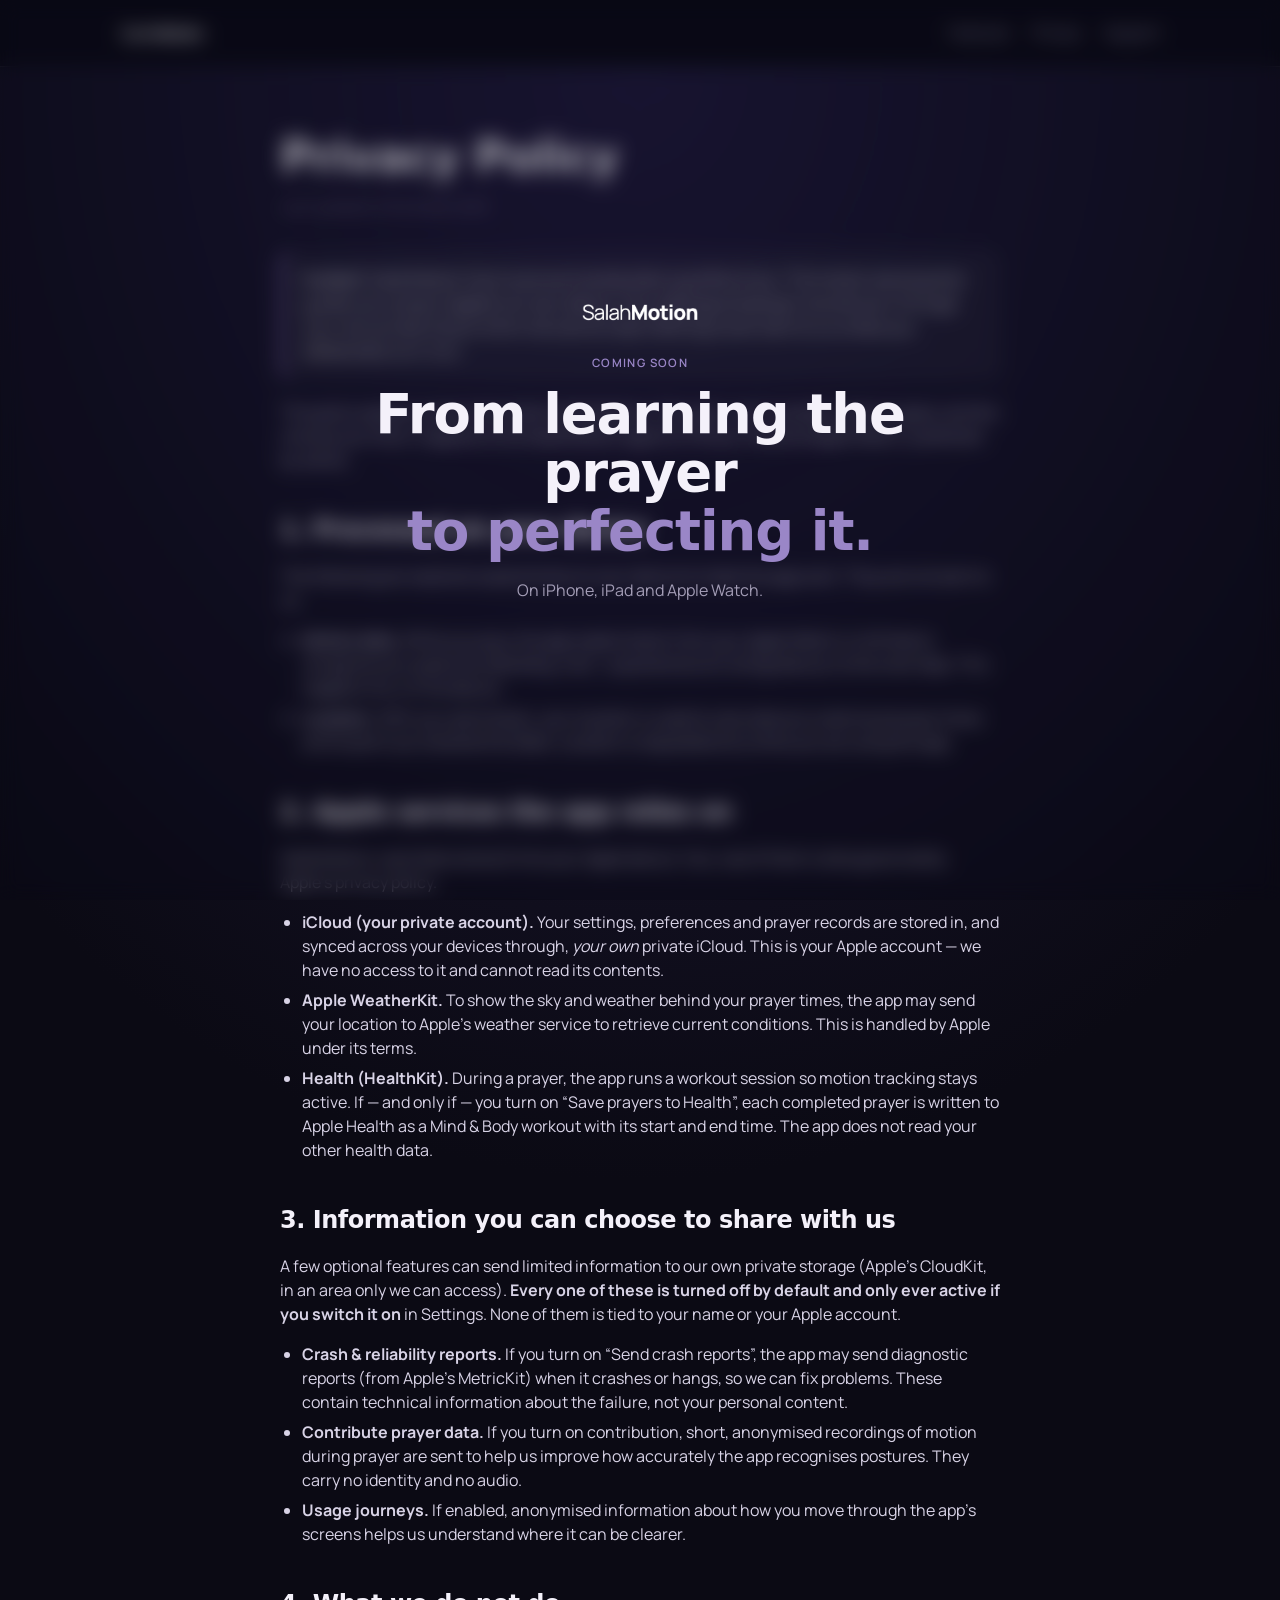
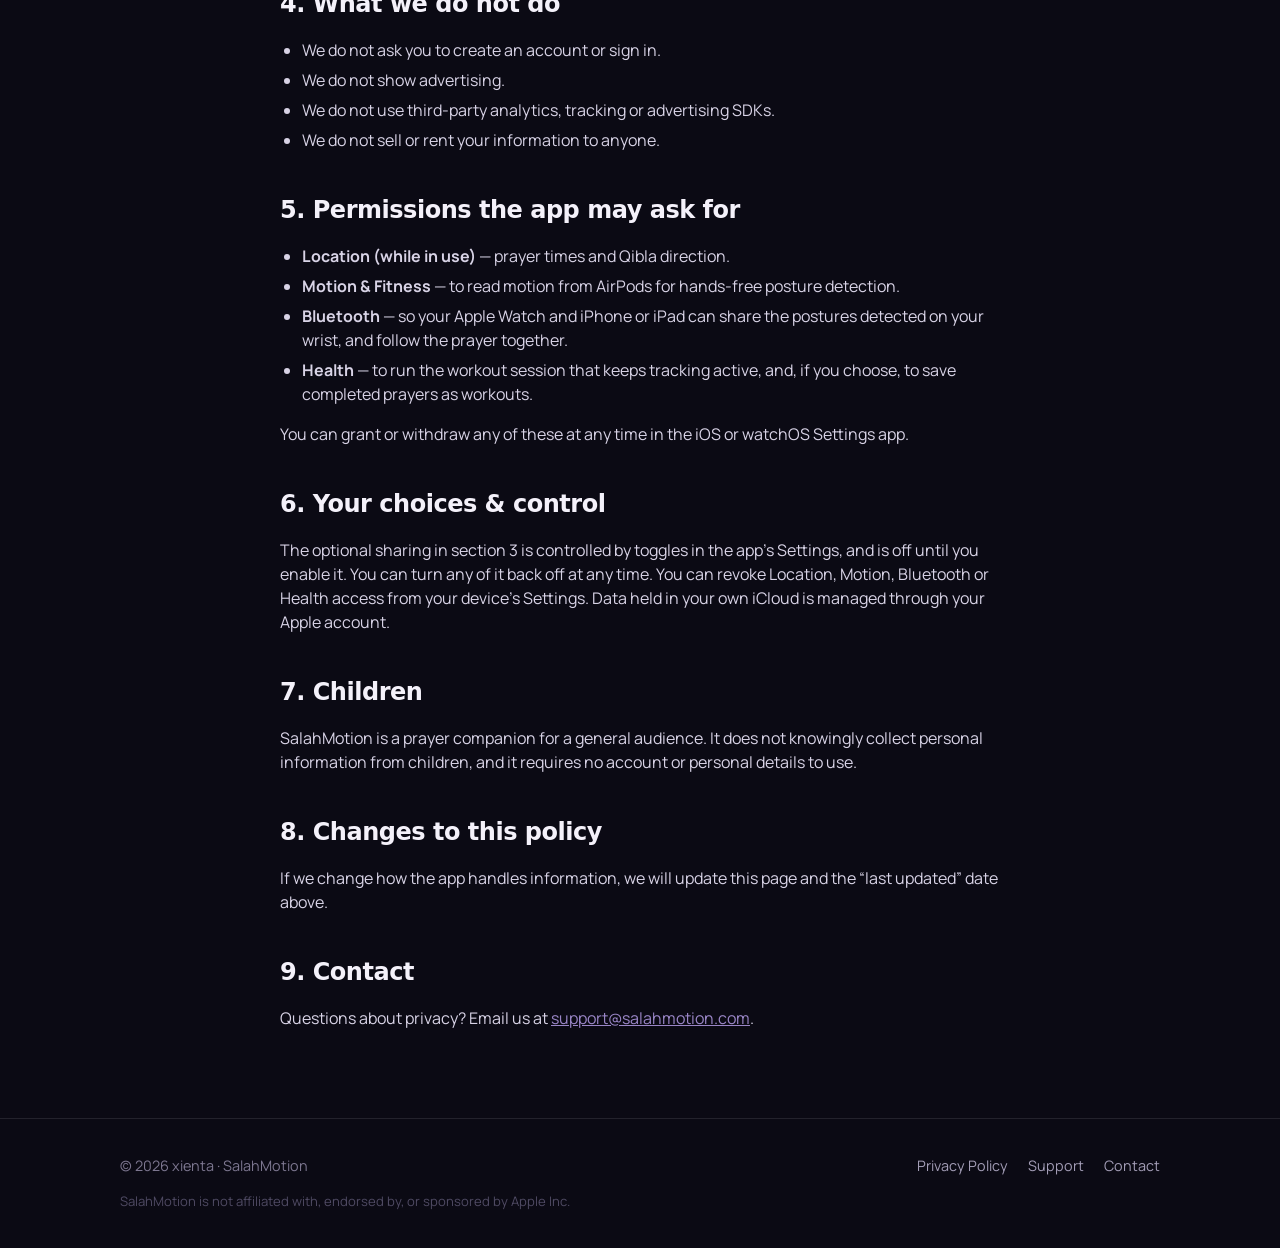
==== privacy.html @ 381fc948 "Publish the pre-launch SalahMotion site behind a blur Static site for salahmotion.com via GitHub Pag" ====
<!doctype html>
<html lang="en">
<head>
  <meta charset="utf-8" />
  <meta name="viewport" content="width=device-width, initial-scale=1" />
  <title>Privacy Policy — SalahMotion</title>
  <meta name="description" content="How SalahMotion handles your data: processed on your device, no account, no trackers, and nothing shared with us unless you opt in." />
  <meta name="theme-color" content="#0b0a14" />
  <link rel="icon" href="/assets/img/app-icon.png" />
  <link rel="apple-touch-icon" href="/assets/img/app-icon.png" />
  <link rel="preconnect" href="https://fonts.googleapis.com" />
  <link rel="preconnect" href="https://fonts.gstatic.com" crossorigin />
  <link href="https://fonts.googleapis.com/css2?family=Amiri&family=Cormorant+Garamond:wght@500;600&family=Manrope:wght@400;500;600;700;800&display=swap" rel="stylesheet" />
  <link rel="stylesheet" href="/assets/styles.css?v=6" />
</head>
<body>
  <!-- PRE-LAUNCH: delete this block (here, index.html, support.html) to unveil the site. -->
  <div class="prelaunch" role="dialog" aria-label="SalahMotion is coming soon">
    <div class="prelaunch-card">
      <img src="/assets/img/wordmark.png" alt="SalahMotion" class="prelaunch-mark" />
      <p class="eyebrow">Coming soon</p>
      <h1>From learning the prayer<br><span class="violet">to perfecting it.</span></h1>
      <p>On iPhone, iPad and Apple Watch.</p>
    </div>
  </div>
  <!-- DRAFT: privacy copy generated from the app's actual data behaviour; pending owner review before launch. -->
  <header class="site-header">
    <div class="wrap">
      <a class="brand" href="/" aria-label="SalahMotion home">
        <img src="/assets/img/wordmark.png" alt="SalahMotion" />
      </a>
      <nav class="nav" aria-label="Primary">
        <a href="/#features">Features</a>
        <a href="/privacy.html">Privacy</a>
        <a href="/support.html">Support</a>
      </nav>
    </div>
  </header>

  <main class="article">
    <div class="wrap">
      <h1>Privacy Policy</h1>
      <p class="updated">Last updated: 29 October 2026</p>

      <div class="callout">
        <p><strong>In short:</strong> SalahMotion has no account and builds no profile
        of you. The motion sensing that guides your prayer happens on your device.
        Your settings and prayer records sync through your own private iCloud, which
        we cannot read. Nothing is ever sent to us unless you deliberately turn it on.</p>
      </div>

      <p>This policy explains what information SalahMotion (“the app”, “we”) handles,
        where it goes, and the choices you have. It applies to the SalahMotion apps
        for iPhone, iPad and Apple Watch, published by xienta.</p>

      <h2>1. Processed on your device</h2>
      <p>The following are read and used entirely on your device to make the app work.
        They are not sent to us.</p>
      <ul>
        <li><strong>Motion data.</strong> While you pray, the app reads motion from your
          Apple Watch or AirPods to recognise your postures (standing, rukūʿ, sujūd and
          so on) and guide you to the next step. This happens live, on the device.</li>
        <li><strong>Location.</strong> With your permission, your location is used to
          calculate accurate local prayer times and to point you towards the Qibla.
          Location is requested only while you are using the app.</li>
      </ul>

      <h2>2. Apple services the app relies on</h2>
      <p>SalahMotion uses features built into your Apple device. Your use of them is
        also governed by Apple’s privacy policy.</p>
      <ul>
        <li><strong>iCloud (your private account).</strong> Your settings, preferences
          and prayer records are stored in, and synced across your devices through,
          <em>your own</em> private iCloud. This is your Apple account — we have no
          access to it and cannot read its contents.</li>
        <li><strong>Apple WeatherKit.</strong> To show the sky and weather behind your
          prayer times, the app may send your location to Apple’s weather service to
          retrieve current conditions. This is handled by Apple under its terms.</li>
        <li><strong>Health (HealthKit).</strong> During a prayer, the app runs a workout
          session so motion tracking stays active. If — and only if — you turn on
          “Save prayers to Health”, each completed prayer is written to Apple Health as
          a Mind &amp; Body workout with its start and end time. The app does not read
          your other health data.</li>
      </ul>

      <h2>3. Information you can choose to share with us</h2>
      <p>A few optional features can send limited information to our own private
        storage (Apple’s CloudKit, in an area only we can access). <strong>Every one of
        these is turned off by default and only ever active if you switch it on</strong>
        in Settings. None of them is tied to your name or your Apple account.</p>
      <ul>
        <li><strong>Crash &amp; reliability reports.</strong> If you turn on “Send crash
          reports”, the app may send diagnostic reports (from Apple’s MetricKit) when it
          crashes or hangs, so we can fix problems. These contain technical information
          about the failure, not your personal content.</li>
        <li><strong>Contribute prayer data.</strong> If you turn on contribution, short,
          anonymised recordings of motion during prayer are sent to help us improve how
          accurately the app recognises postures. They carry no identity and no audio.</li>
        <li><strong>Usage journeys.</strong> If enabled, anonymised information about how
          you move through the app’s screens helps us understand where it can be clearer.</li>
      </ul>

      <h2>4. What we do not do</h2>
      <ul>
        <li>We do not ask you to create an account or sign in.</li>
        <li>We do not show advertising.</li>
        <li>We do not use third-party analytics, tracking or advertising SDKs.</li>
        <li>We do not sell or rent your information to anyone.</li>
      </ul>

      <h2>5. Permissions the app may ask for</h2>
      <ul>
        <li><strong>Location (while in use)</strong> — prayer times and Qibla direction.</li>
        <li><strong>Motion &amp; Fitness</strong> — to read motion from AirPods for
          hands-free posture detection.</li>
        <li><strong>Bluetooth</strong> — so your Apple Watch and iPhone or iPad can share
          the postures detected on your wrist, and follow the prayer together.</li>
        <li><strong>Health</strong> — to run the workout session that keeps tracking
          active, and, if you choose, to save completed prayers as workouts.</li>
      </ul>
      <p>You can grant or withdraw any of these at any time in the iOS or watchOS
        Settings app.</p>

      <h2>6. Your choices &amp; control</h2>
      <p>The optional sharing in section 3 is controlled by toggles in the app’s
        Settings, and is off until you enable it. You can turn any of it back off at
        any time. You can revoke Location, Motion, Bluetooth or Health access from
        your device’s Settings. Data held in your own iCloud is managed through your
        Apple account.</p>

      <h2>7. Children</h2>
      <p>SalahMotion is a prayer companion for a general audience. It does not
        knowingly collect personal information from children, and it requires no
        account or personal details to use.</p>

      <h2>8. Changes to this policy</h2>
      <p>If we change how the app handles information, we will update this page and the
        “last updated” date above.</p>

      <h2>9. Contact</h2>
      <p>Questions about privacy? Email us at
        <a href="mailto:support@salahmotion.com">support@salahmotion.com</a>.</p>
    </div>
  </main>

  <footer class="site-footer">
    <div class="wrap">
      <div>© <span id="year">2026</span> xienta · SalahMotion</div>
      <div class="links">
        <a href="/privacy.html">Privacy Policy</a>
        <a href="/support.html">Support</a>
        <a href="mailto:support@salahmotion.com">Contact</a>
      </div>
      <div class="fine">
        SalahMotion is not affiliated with, endorsed by, or sponsored by Apple Inc.
      </div>
    </div>
  </footer>
  <script>document.getElementById('year').textContent = new Date().getFullYear();</script>
</body>
</html>
---- assets/styles.css ----
/* SalahMotion website — on-brand (per #604 brand guide).
   Tier 1 Night Sky. Fonts: Cormorant Garamond (display), Manrope (UI), Amiri (Arabic). */

:root {
  /* Tier 1 — Night Sky (exact brand tokens) */
  --night-glow: #201b3a;
  --night-middle: #141224;
  --night-edge: #0b0a14;
  --night-ink: #f4f1fa;
  --night-muted: #a39db6;
  --night-faint: #7d7790;
  --night-faintest: #4f4a63;
  --night-violet: #9a86c7;
  --night-orb: #d6c9ee;
  --on-violet: #16142a;
  --paper: #fbfaf6;

  --surface: rgba(255, 255, 255, 0.045);
  --surface-2: rgba(255, 255, 255, 0.07);
  --line: rgba(244, 241, 250, 0.10);

  --display: "Cormorant Garamond", Georgia, serif;
  /* SF Pro: Apple's system face. It can't be web-hosted, so Apple devices use their own
     copy; everywhere else falls back to the platform's system sans. */
  --sf: -apple-system, BlinkMacSystemFont, "SF Pro Display", "Segoe UI", system-ui, sans-serif;
  --ui: "Manrope", system-ui, -apple-system, sans-serif;
  --arabic: "Amiri", "Geeza Pro", serif;

  --radius-card: 14px;
  --radius-panel: 18px;
  --radius-pill: 999px;
  --maxw: 1080px;
  --gutter: 20px;
}

* { box-sizing: border-box; }
html { scroll-behavior: smooth; -webkit-text-size-adjust: 100%; }

body {
  margin: 0;
  font-family: var(--ui);
  font-weight: 400;
  color: var(--night-ink);
  background: var(--night-edge);
  line-height: 1.5;
  -webkit-font-smoothing: antialiased;
  text-rendering: optimizeLegibility;
}

a { color: var(--night-violet); text-decoration: none; }
a:hover { text-decoration: underline; }

.wrap { width: 100%; max-width: var(--maxw); margin: 0 auto; padding: 0 var(--gutter); }

h1, h2, h3 { font-family: var(--sf); font-weight: 600; letter-spacing: -0.02em; }

.eyebrow {
  font-family: var(--ui);
  font-weight: 600;
  font-size: 0.72rem;
  letter-spacing: 0.12em;
  text-transform: uppercase;
  color: var(--night-violet);
  margin: 0 0 14px;
}

.arabic { font-family: var(--arabic); font-weight: 400; direction: rtl; }

/* ---------- Header ---------- */
.site-header {
  position: sticky; top: 0; z-index: 20;
  backdrop-filter: saturate(140%) blur(12px);
  -webkit-backdrop-filter: saturate(140%) blur(12px);
  background: rgba(11, 10, 20, 0.72);
  border-bottom: 1px solid var(--line);
}
.site-header .wrap {
  display: flex; align-items: center; justify-content: space-between;
  height: 66px; gap: 16px;
}
.brand { display: inline-flex; align-items: center; }
.brand img { height: 20px; width: auto; display: block; }
.nav { display: flex; align-items: center; gap: 22px; }
.nav a { color: var(--night-muted); font-size: 0.95rem; }
.nav a:hover { color: var(--night-ink); text-decoration: none; }

/* ---------- Buttons ---------- */
.btn {
  display: inline-flex; align-items: center; gap: 8px;
  padding: 12px 20px; border-radius: var(--radius-pill);
  font-family: var(--ui); font-weight: 600; font-size: 1.0rem;
  border: 1px solid transparent; cursor: pointer;
  transition: transform 0.08s ease, background 0.2s ease, border-color 0.2s ease;
}
.btn:hover { text-decoration: none; }
.btn:active { transform: translateY(1px); }
.btn-primary { background: var(--night-violet); color: var(--on-violet); border-color: var(--night-violet); }
.btn-primary:hover { background: var(--night-orb); }
.btn-ghost { background: var(--surface); color: var(--night-ink); border-color: var(--line); }
.btn-ghost:hover { background: var(--surface-2); }
.btn[aria-disabled="true"] { opacity: 0.7; cursor: default; pointer-events: none; }

/* ---------- Hero ---------- */
.hero {
  position: relative; overflow: hidden;
  /* the app's night: a radial glow centred 42% down, falling to the edge */
  background: radial-gradient(130% 100% at 50% 42%, var(--night-glow) 0%, var(--night-middle) 48%, var(--night-edge) 100%);
  border-bottom: 1px solid var(--line);
}
.hero .wrap {
  display: grid; grid-template-columns: 1.05fr 0.95fr; gap: 40px;
  align-items: center; padding: 72px var(--gutter) 64px;
}
.hero-copy h1 {
  font-size: clamp(2.4rem, 5.5vw, 3.9rem);
  line-height: 1.08; margin: 0 0 18px; letter-spacing: -0.01em;
}
.hero-copy h1 .violet { color: var(--night-violet); }
.hero-copy .lead {
  font-size: clamp(1.05rem, 2.2vw, 1.22rem);
  color: var(--night-muted); max-width: 30ch; margin: 0 0 30px;
}
.hero .cta { display: flex; gap: 12px; flex-wrap: wrap; align-items: center; }
.hero .cta .note { flex-basis: 100%; margin-top: 12px; font-size: 0.85rem; color: var(--night-faint); }

.phone-shot {
  justify-self: center;
  width: min(300px, 76vw);
  filter: drop-shadow(0 26px 54px rgba(0, 0, 0, 0.55)) drop-shadow(0 0 42px rgba(154, 134, 199, 0.16));
  display: block;
}

/* ---------- Sections ---------- */
section { padding: 60px 0; }
.section-head { text-align: center; max-width: 640px; margin: 0 auto 44px; }
.section-head h2 { font-size: clamp(1.7rem, 4vw, 2.3rem); margin: 0 0 10px; }
.section-head p { color: var(--night-muted); margin: 0; }
.section-head .arabic { color: var(--night-faint); font-size: 1.5rem; margin-top: 6px; }

.grid { display: grid; grid-template-columns: repeat(auto-fit, minmax(255px, 1fr)); gap: 18px; }
.card { background: var(--surface); border: 1px solid var(--line); border-radius: var(--radius-card); padding: 24px; }
.card .glyph {
  width: 40px; height: 40px; display: grid; place-items: center;
  border-radius: 10px; background: rgba(154, 134, 199, 0.15);
  color: var(--night-orb); margin-bottom: 14px;
}
.card h3 { font-size: 1.15rem; margin: 0 0 8px; }
.card p { margin: 0; color: var(--night-muted); font-size: 0.97rem; }

/* ---------- Split showcase (day / devices) ---------- */
.split { display: grid; grid-template-columns: 1fr 1fr; gap: 44px; align-items: center; }
.split.reverse .split-media { order: 2; }
.split-copy h2 { font-size: clamp(1.6rem, 3.6vw, 2.1rem); margin: 0 0 14px; }
.split-copy p { color: var(--night-muted); margin: 0 0 12px; }
.split-media { display: flex; justify-content: center; gap: 18px; }
.split-media img { filter: drop-shadow(0 22px 50px rgba(0,0,0,0.5)); }
.split-media .phone { width: min(230px, 60vw); }
.split-media .tablet { width: min(460px, 88vw); }

/* Watch pair */
.watch-pair { display: flex; gap: 20px; justify-content: center; flex-wrap: wrap; }
.watch-pair figure { margin: 0; text-align: center; }
.watch-pair img { width: 188px; filter: drop-shadow(0 16px 38px rgba(0,0,0,0.5)); }
.watch-pair figcaption { margin-top: 10px; color: var(--night-faint); font-size: 0.8rem; }

/* Journey: learner → mastery (4 steps, mixed phone + watch, aligned by height) */
.journey { display: grid; grid-template-columns: repeat(auto-fit, minmax(210px, 1fr)); gap: 28px 22px; }
.journey figure { margin: 0; text-align: center; }
.journey img { height: 400px; width: auto; filter: drop-shadow(0 20px 46px rgba(0,0,0,0.5)); }
.journey .step { margin: 18px 0 6px; }
.journey h3 { font-size: 1.2rem; margin: 0 0 6px; }
.journey p { margin: 0 auto; color: var(--night-muted); font-size: 0.95rem; max-width: 30ch; }
@media (max-width: 1000px) { .journey { grid-template-columns: repeat(2, 1fr); } }
@media (max-width: 520px)  { .journey { grid-template-columns: 1fr; } }

/* Sky row: dawn / day / the month (aligned by height) */
.sky-row { display: flex; gap: 26px; justify-content: center; align-items: flex-end; flex-wrap: wrap; }
.sky-row figure { margin: 0; text-align: center; }
.sky-row img { height: 440px; width: auto; filter: drop-shadow(0 20px 46px rgba(0,0,0,0.5)); }
.sky-row figcaption { margin-top: 12px; color: var(--night-muted); font-size: 0.9rem; }

/* The two narrative bands use the full width (the privacy band stays narrow) */
#design .wrap, #motion .wrap { max-width: var(--maxw); text-align: left; }

/* Four-card grids read as 2×2 rather than 3 + 1 */
#signs .grid, #rest .grid { grid-template-columns: repeat(2, 1fr); }
@media (max-width: 640px) { #signs .grid, #rest .grid { grid-template-columns: 1fr; } }

/* Narrative prose + pull quote */
.prose { max-width: 720px; margin: 0 auto; }
.prose p { color: #d8d3e6; font-size: 1.05rem; margin: 0 0 16px; }
.quote {
  font-family: var(--display); font-weight: 500; font-size: 1.35rem; line-height: 1.4;
  color: var(--night-ink); border-left: 3px solid var(--night-violet);
  padding: 4px 0 4px 18px; margin: 28px auto; max-width: 720px;
}
.quote cite { display: block; font-family: var(--ui); font-style: normal; font-size: 0.85rem; color: var(--night-faint); margin-top: 8px; }

/* Phone gallery (A closer look) */
.phone-gallery { display: flex; gap: 26px; justify-content: center; flex-wrap: wrap; }
.phone-gallery figure { margin: 0; text-align: center; }
.phone-gallery img { width: 216px; filter: drop-shadow(0 20px 46px rgba(0,0,0,0.5)); }
.phone-gallery figcaption { margin-top: 12px; color: var(--night-muted); font-size: 0.9rem; }

/* ---------- Privacy band ---------- */
.band { background: radial-gradient(120% 140% at 50% 0%, rgba(154,134,199,0.10), transparent 60%); border-top: 1px solid var(--line); border-bottom: 1px solid var(--line); }
.band .wrap { text-align: center; max-width: 720px; }
.band h2 { font-size: clamp(1.6rem, 3.6vw, 2.1rem); margin: 0 0 14px; }
.band p { color: var(--night-muted); font-size: 1.05rem; }

/* ---------- Article (privacy / support) ---------- */
.article { padding: 56px 0 72px; background: radial-gradient(120% 70% at 50% 0%, var(--night-glow), var(--night-edge) 60%); }
.article .wrap { max-width: 760px; }
.article h1 { font-size: clamp(2rem, 5vw, 2.8rem); margin: 0 0 6px; }
.article .updated { color: var(--night-faint); font-size: 0.9rem; margin: 0 0 32px; }
.article h2 { font-family: var(--sf); font-weight: 600; font-size: 1.5rem; margin: 40px 0 12px; }
.article h3 { font-size: 1.05rem; margin: 24px 0 8px; }
.article p, .article li { color: #d8d3e6; }
.article ul { padding-left: 22px; }
.article li { margin: 6px 0; }
.article .callout { background: var(--surface); border: 1px solid var(--line); border-left: 3px solid var(--night-violet); border-radius: 12px; padding: 16px 20px; margin: 20px 0; }
.article .callout p { margin: 0; color: var(--night-ink); }
.article a { text-decoration: underline; }

/* ---------- Footer ---------- */
.site-footer { border-top: 1px solid var(--line); padding: 36px 0; color: var(--night-faint); font-size: 0.9rem; }
.site-footer .wrap { display: flex; flex-wrap: wrap; gap: 16px 28px; align-items: center; justify-content: space-between; }
.site-footer .links { display: flex; gap: 20px; flex-wrap: wrap; }
.site-footer a { color: var(--night-muted); }
.site-footer a:hover { color: var(--night-ink); }
.site-footer .fine { flex-basis: 100%; font-size: 0.82rem; color: var(--night-faintest); }

/* ---------- Pre-launch veil: blurs the whole site behind a coming-soon card ---------- */
.prelaunch {
  position: fixed; inset: 0; z-index: 100;
  display: grid; place-items: center; padding: 24px;
  background: rgba(11, 10, 20, 0.35);
  backdrop-filter: blur(10px) saturate(120%);
  -webkit-backdrop-filter: blur(10px) saturate(120%);
}
.prelaunch-card { text-align: center; max-width: 560px; }
.prelaunch-mark { height: 28px; width: auto; margin: 0 auto 28px; display: block; }
.prelaunch-card h1 { font-size: clamp(2rem, 6vw, 3.4rem); line-height: 1.08; margin: 0 0 16px; }
.prelaunch-card h1 .violet { color: var(--night-violet); }
.prelaunch-card p:last-child { color: var(--night-muted); margin: 0; }
body:has(.prelaunch) { overflow: hidden; }

/* ---------- Responsive ---------- */
@media (max-width: 820px) {
  .hero .wrap { grid-template-columns: 1fr; text-align: center; gap: 30px; padding-top: 56px; }
  .hero-copy .lead { max-width: none; margin-left: auto; margin-right: auto; }
  .hero .cta { justify-content: center; }
  .hero-copy { order: 1; }
  .phone-shot { order: 2; }
  .split { grid-template-columns: 1fr; gap: 28px; text-align: center; }
  .split.reverse .split-media { order: 0; }
  .split-copy { order: 1; }
}

@media (prefers-reduced-motion: reduce) {
  html { scroll-behavior: auto; }
  * { transition: none !important; }
}
:focus-visible { outline: 2px solid var(--night-violet); outline-offset: 2px; border-radius: 4px; }
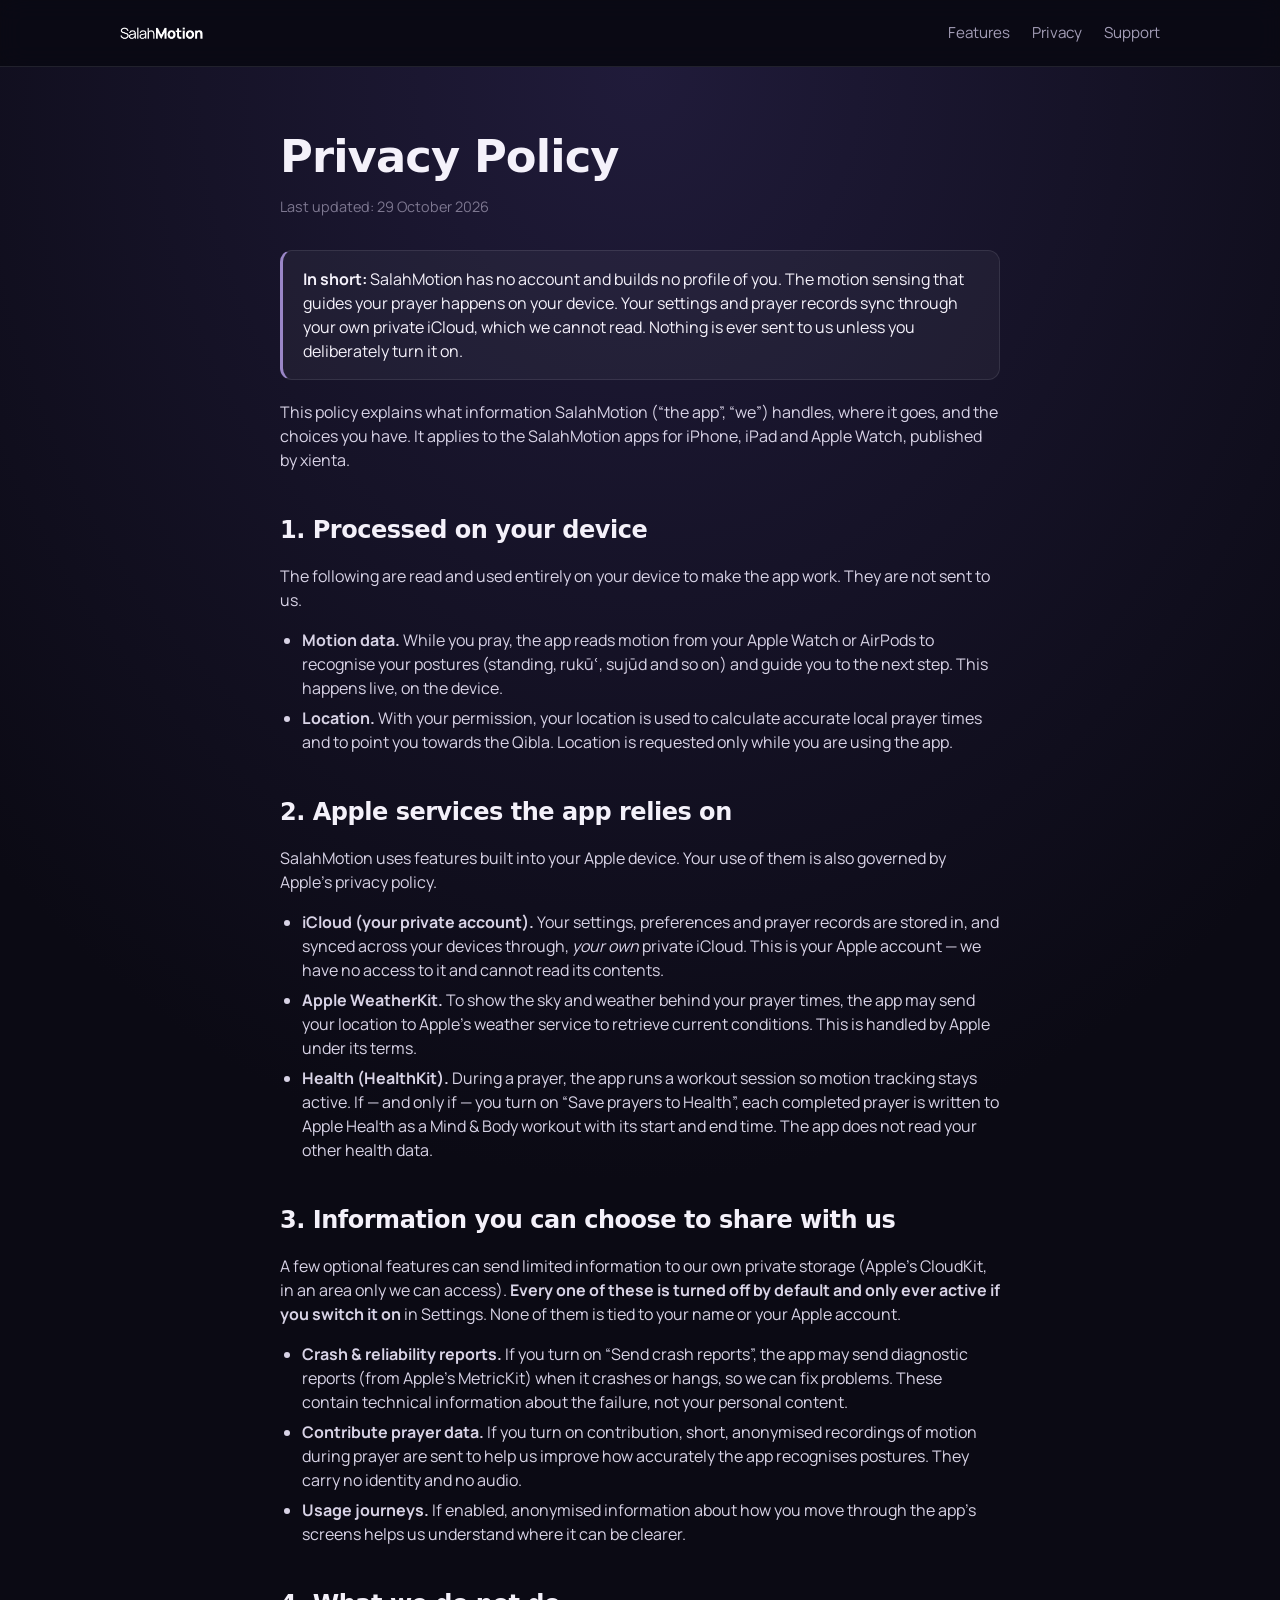
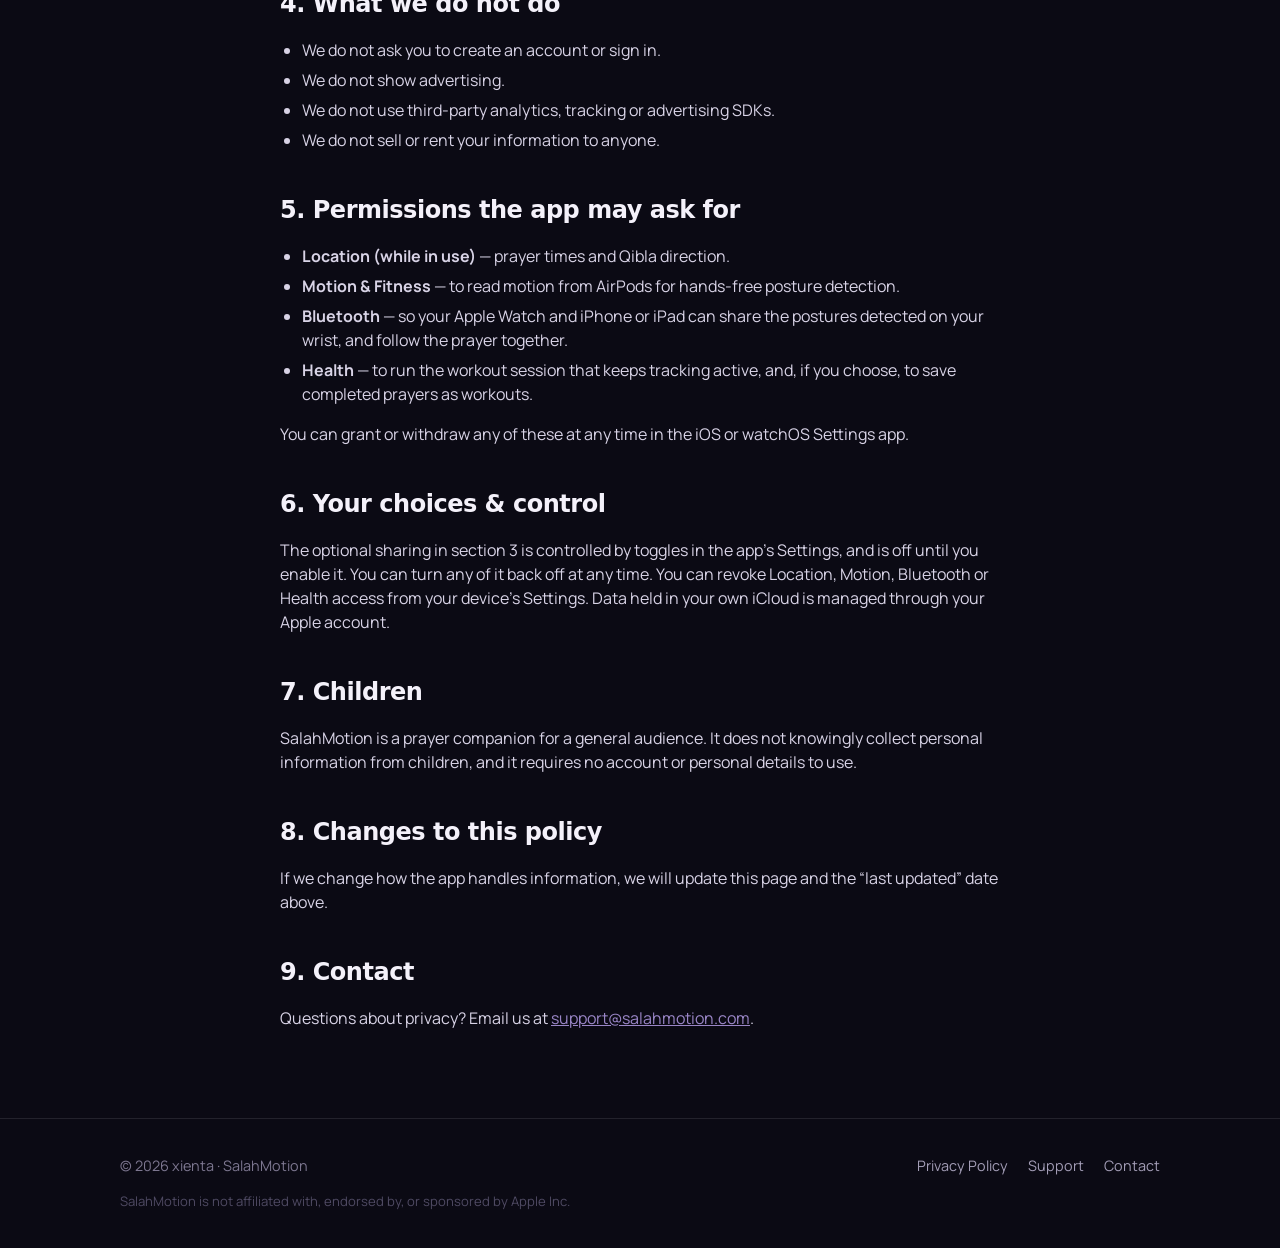
==== commit 11bc4f76: "Lift the pre-launch veil on develop develop carries the full, unveiled site for continued work and l" ====
--- a/privacy.html
+++ b/privacy.html
@@ -14,15 +14,6 @@
   <link rel="stylesheet" href="/assets/styles.css?v=6" />
 </head>
 <body>
-  <!-- PRE-LAUNCH: delete this block (here, index.html, support.html) to unveil the site. -->
-  <div class="prelaunch" role="dialog" aria-label="SalahMotion is coming soon">
-    <div class="prelaunch-card">
-      <img src="/assets/img/wordmark.png" alt="SalahMotion" class="prelaunch-mark" />
-      <p class="eyebrow">Coming soon</p>
-      <h1>From learning the prayer<br><span class="violet">to perfecting it.</span></h1>
-      <p>On iPhone, iPad and Apple Watch.</p>
-    </div>
-  </div>
   <!-- DRAFT: privacy copy generated from the app's actual data behaviour; pending owner review before launch. -->
   <header class="site-header">
     <div class="wrap">
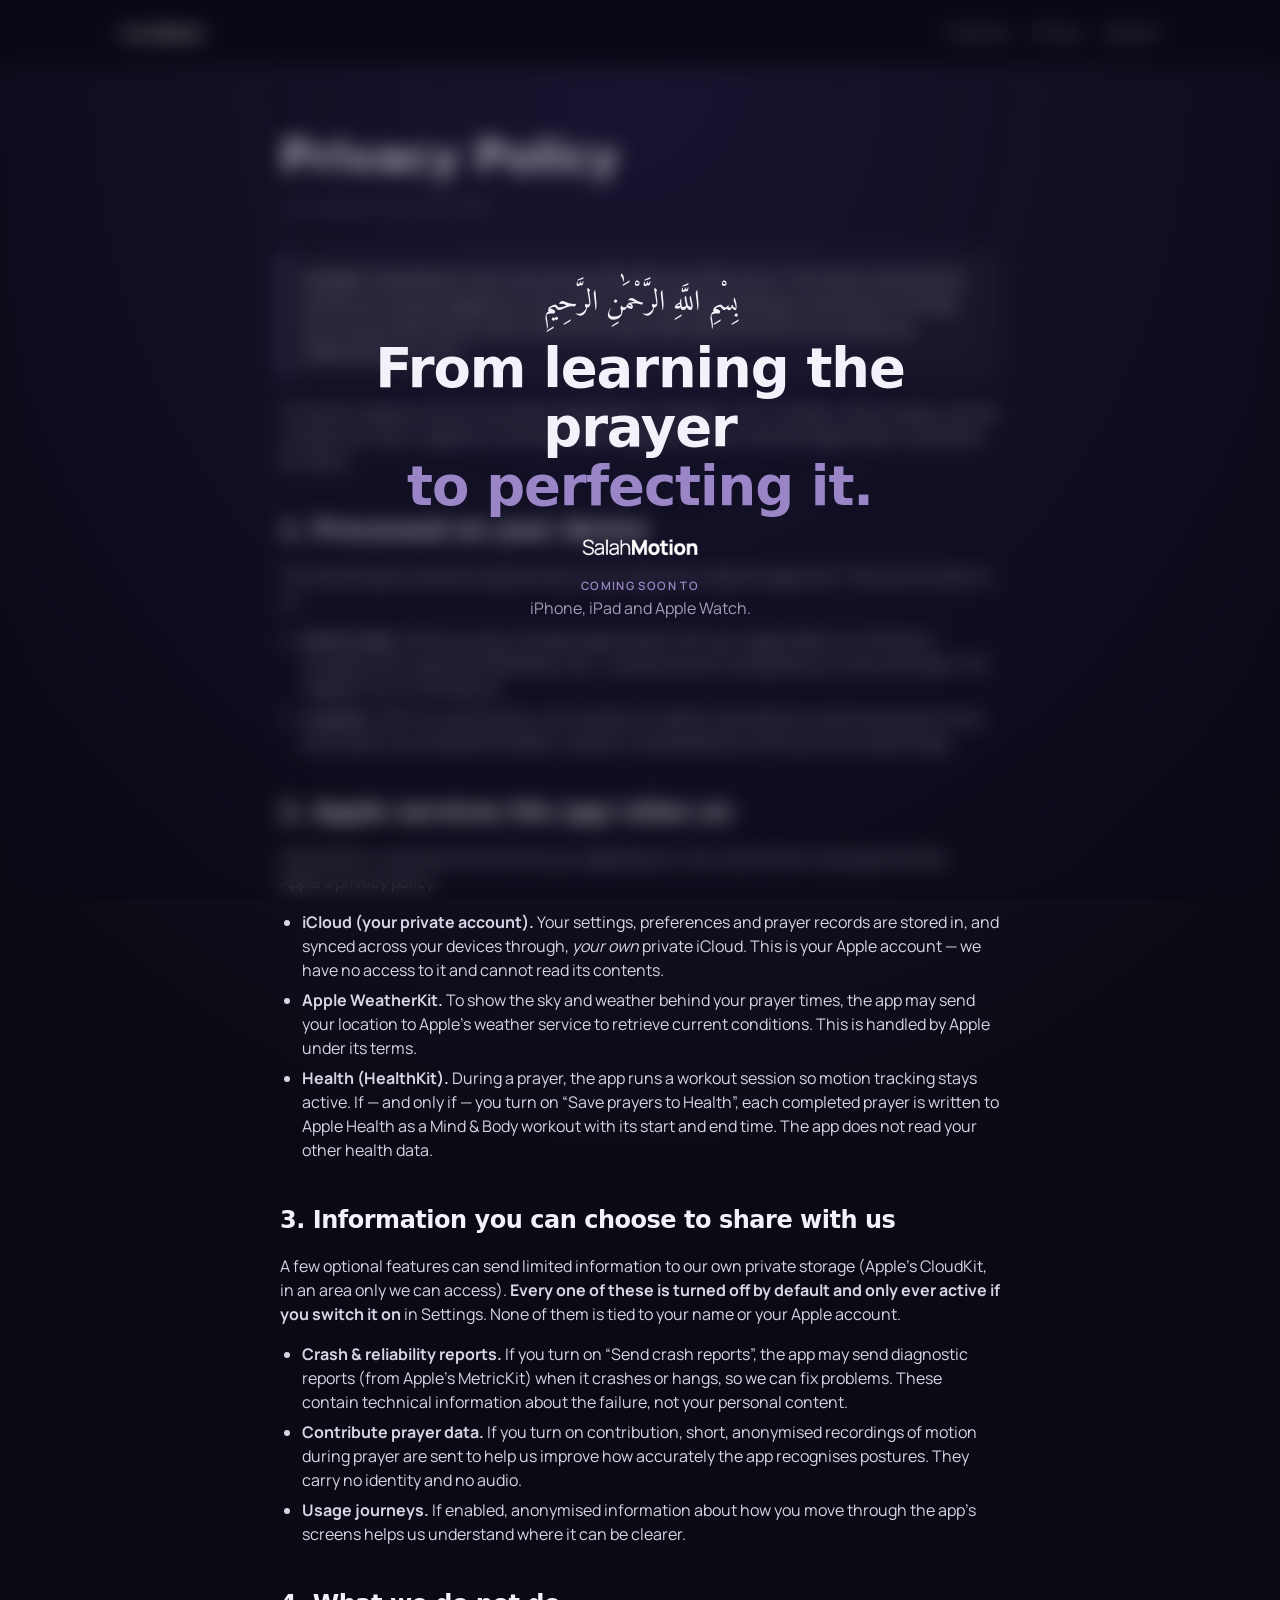
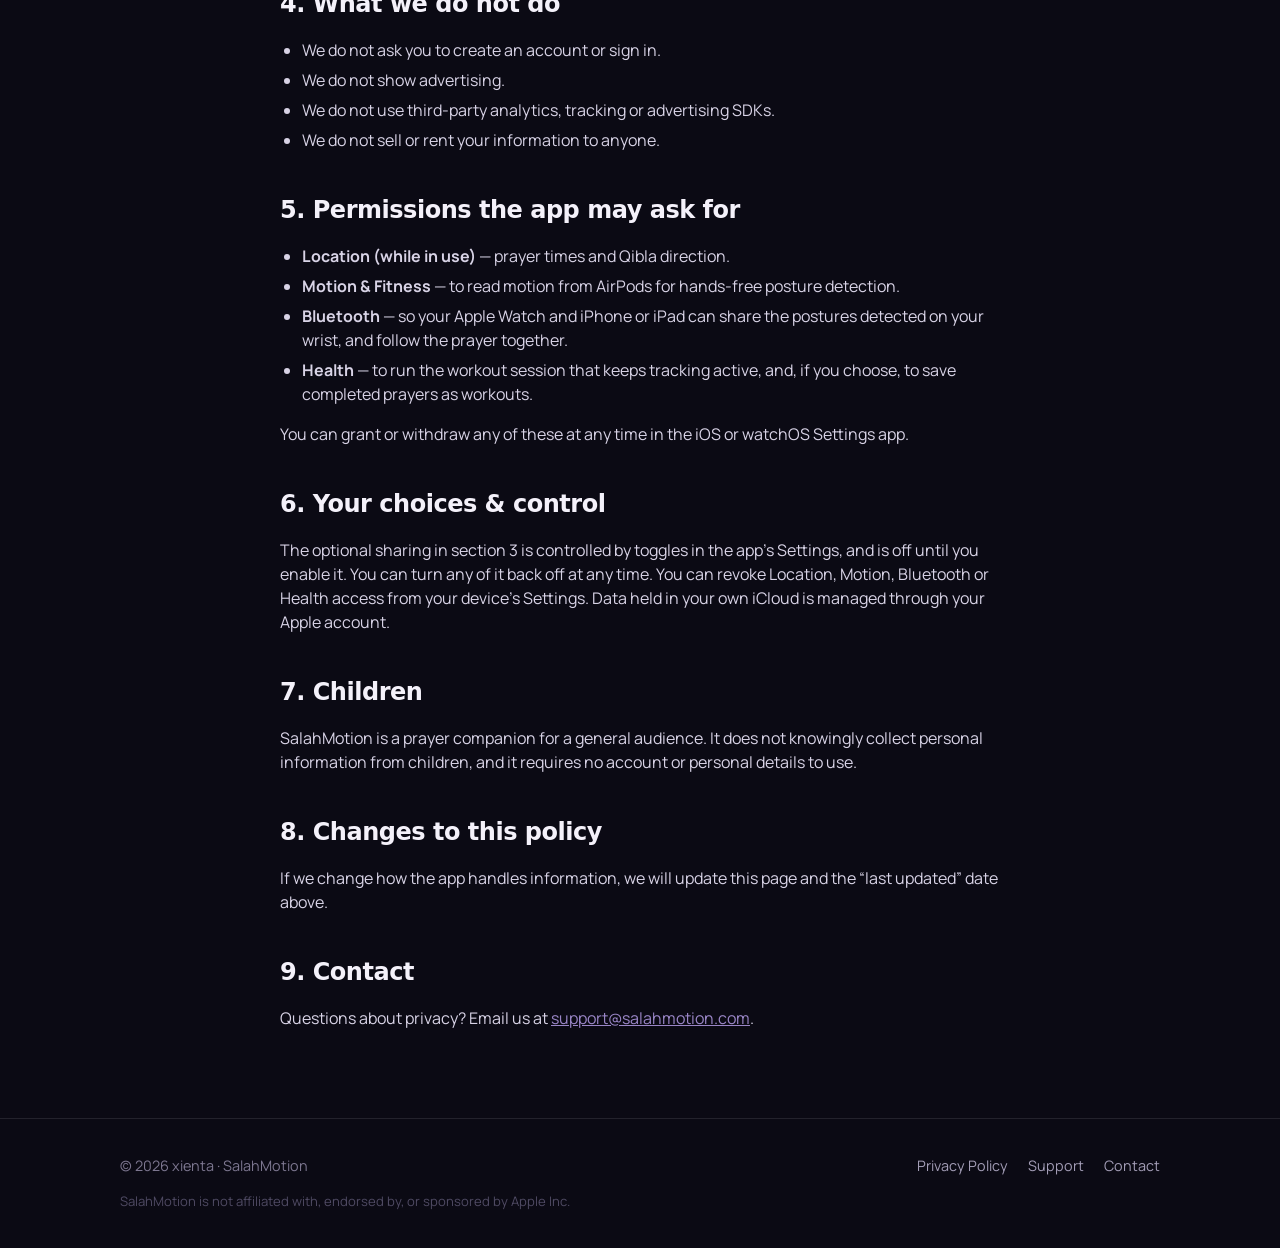
==== commit 0ebd6129: "Reorder the pre-launch card around the Basmala The veil (index, privacy, support) now reads: the Bas" ====
--- a/privacy.html
+++ b/privacy.html
@@ -11,9 +11,19 @@
   <link rel="preconnect" href="https://fonts.googleapis.com" />
   <link rel="preconnect" href="https://fonts.gstatic.com" crossorigin />
   <link href="https://fonts.googleapis.com/css2?family=Amiri&family=Cormorant+Garamond:wght@500;600&family=Manrope:wght@400;500;600;700;800&display=swap" rel="stylesheet" />
-  <link rel="stylesheet" href="/assets/styles.css?v=6" />
+  <link rel="stylesheet" href="/assets/styles.css?v=14" />
 </head>
 <body>
+  <!-- PRE-LAUNCH: delete this block (here, index.html, support.html) to unveil the site. -->
+  <div class="prelaunch" role="dialog" aria-label="SalahMotion is coming soon">
+    <div class="prelaunch-card">
+      <p class="prelaunch-basmala" lang="ar" dir="rtl">بِسْمِ اللَّهِ الرَّحْمَٰنِ الرَّحِيمِ</p>
+      <h1>From learning the prayer<br><span class="violet">to perfecting it.</span></h1>
+      <img src="/assets/img/wordmark.png" alt="SalahMotion" class="prelaunch-mark" />
+      <p class="eyebrow">Coming soon to</p>
+      <p>iPhone, iPad and Apple Watch.</p>
+    </div>
+  </div>
   <!-- DRAFT: privacy copy generated from the app's actual data behaviour; pending owner review before launch. -->
   <header class="site-header">
     <div class="wrap">
--- a/assets/styles.css
+++ b/assets/styles.css
@@ -239,7 +239,9 @@
   -webkit-backdrop-filter: blur(10px) saturate(120%);
 }
 .prelaunch-card { text-align: center; max-width: 560px; }
-.prelaunch-mark { height: 28px; width: auto; margin: 0 auto 28px; display: block; }
+.prelaunch-mark { height: 28px; width: auto; margin: 16px auto 16px; display: block; }
+.prelaunch-card .eyebrow { margin-bottom: 2px; }
+.prelaunch-basmala { font-family: var(--arabic); font-size: clamp(1.1rem, 3.5vw, 1.8rem); line-height: 1.6; color: var(--night-ink); margin: 0 0 14px; }
 .prelaunch-card h1 { font-size: clamp(2rem, 6vw, 3.4rem); line-height: 1.08; margin: 0 0 16px; }
 .prelaunch-card h1 .violet { color: var(--night-violet); }
 .prelaunch-card p:last-child { color: var(--night-muted); margin: 0; }
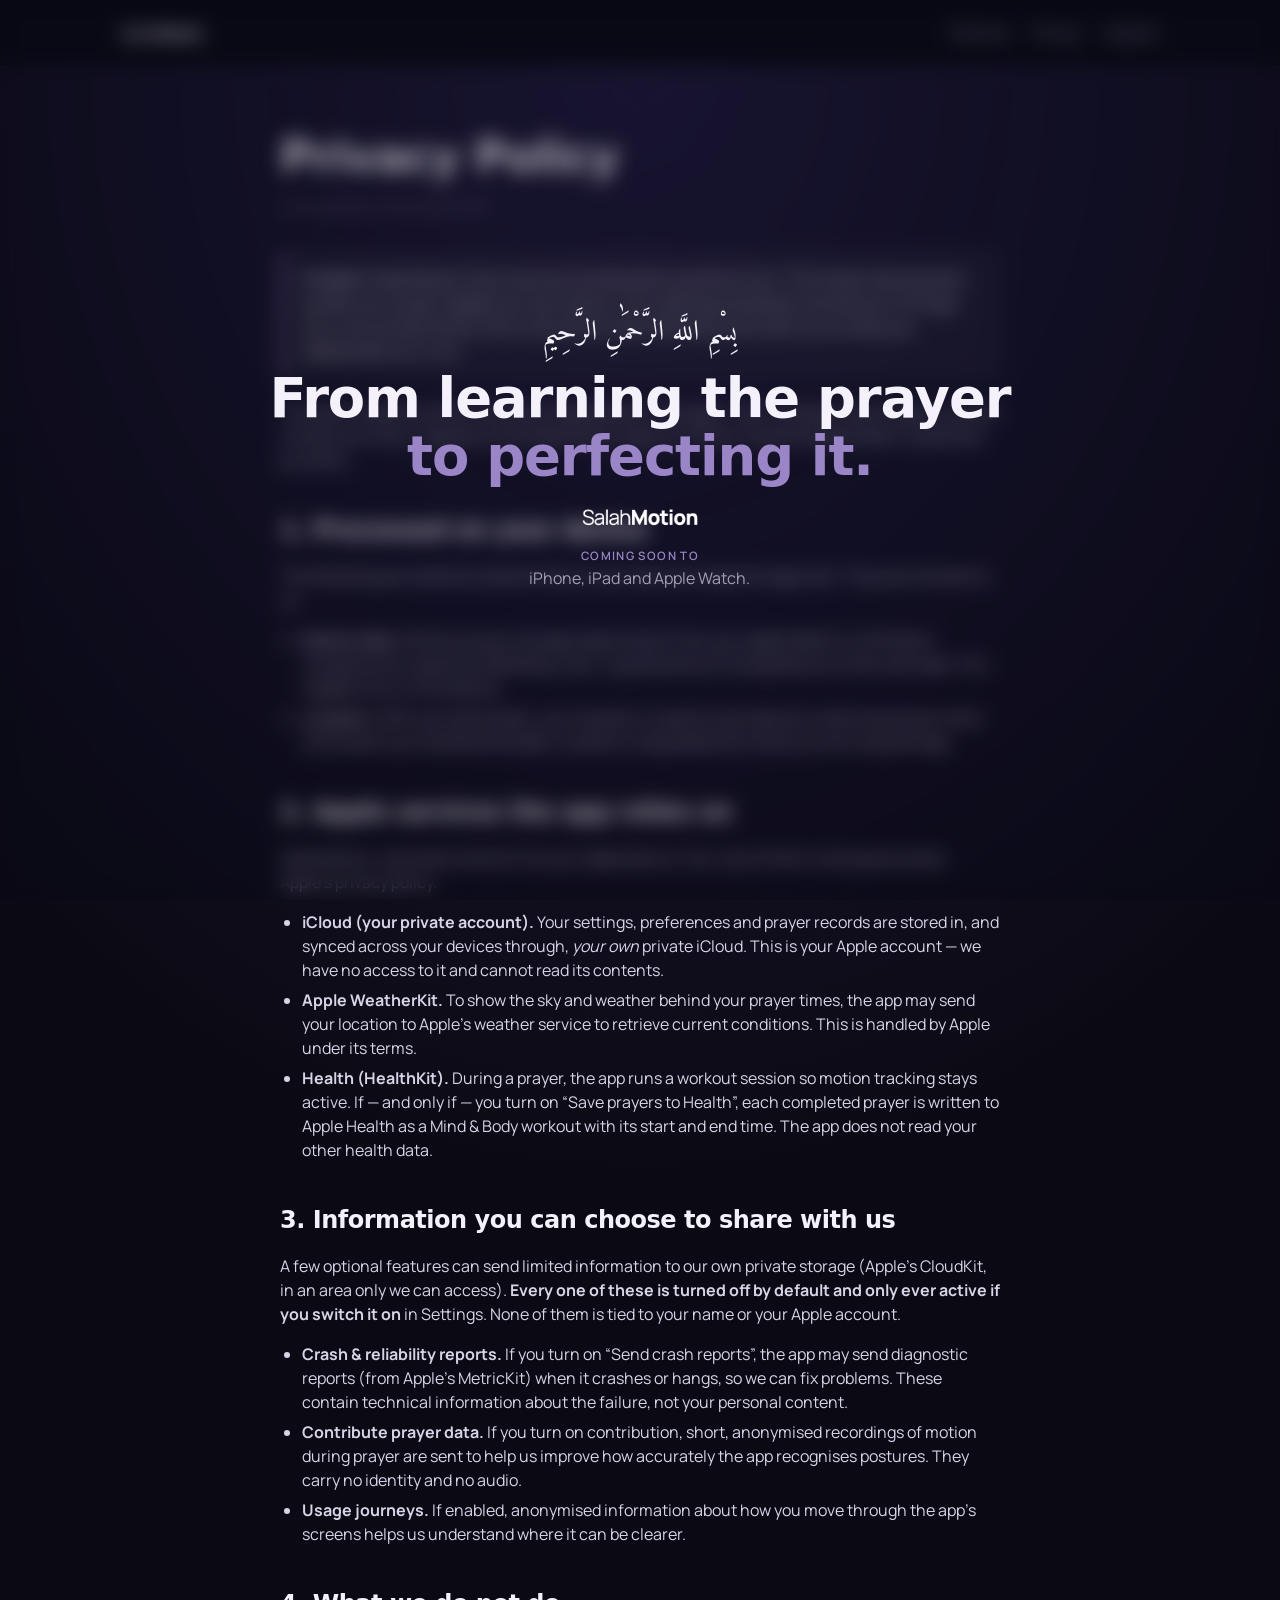
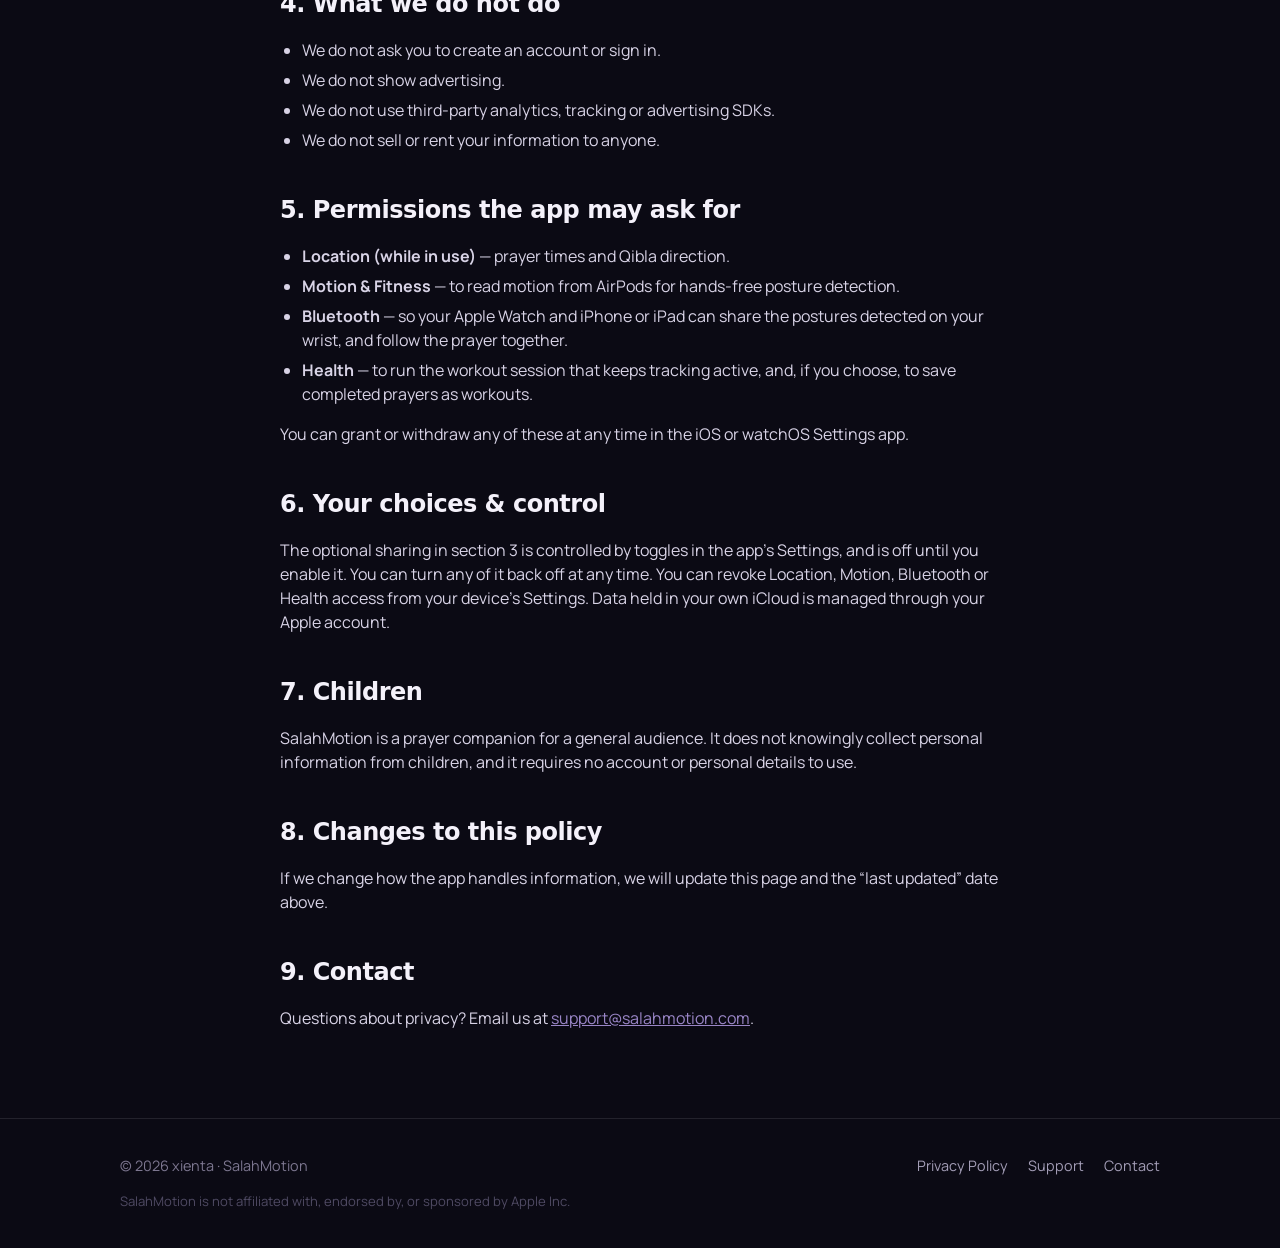
==== commit 54992520: "Keep the pre-launch headline on two lines At full size "From learning the prayer" was wider than the" ====
--- a/privacy.html
+++ b/privacy.html
@@ -11,7 +11,7 @@
   <link rel="preconnect" href="https://fonts.googleapis.com" />
   <link rel="preconnect" href="https://fonts.gstatic.com" crossorigin />
   <link href="https://fonts.googleapis.com/css2?family=Amiri&family=Cormorant+Garamond:wght@500;600&family=Manrope:wght@400;500;600;700;800&display=swap" rel="stylesheet" />
-  <link rel="stylesheet" href="/assets/styles.css?v=14" />
+  <link rel="stylesheet" href="/assets/styles.css?v=15" />
 </head>
 <body>
   <!-- PRE-LAUNCH: delete this block (here, index.html, support.html) to unveil the site. -->
--- a/assets/styles.css
+++ b/assets/styles.css
@@ -238,7 +238,7 @@
   backdrop-filter: blur(10px) saturate(120%);
   -webkit-backdrop-filter: blur(10px) saturate(120%);
 }
-.prelaunch-card { text-align: center; max-width: 560px; }
+.prelaunch-card { text-align: center; max-width: 820px; }
 .prelaunch-mark { height: 28px; width: auto; margin: 16px auto 16px; display: block; }
 .prelaunch-card .eyebrow { margin-bottom: 2px; }
 .prelaunch-basmala { font-family: var(--arabic); font-size: clamp(1.1rem, 3.5vw, 1.8rem); line-height: 1.6; color: var(--night-ink); margin: 0 0 14px; }
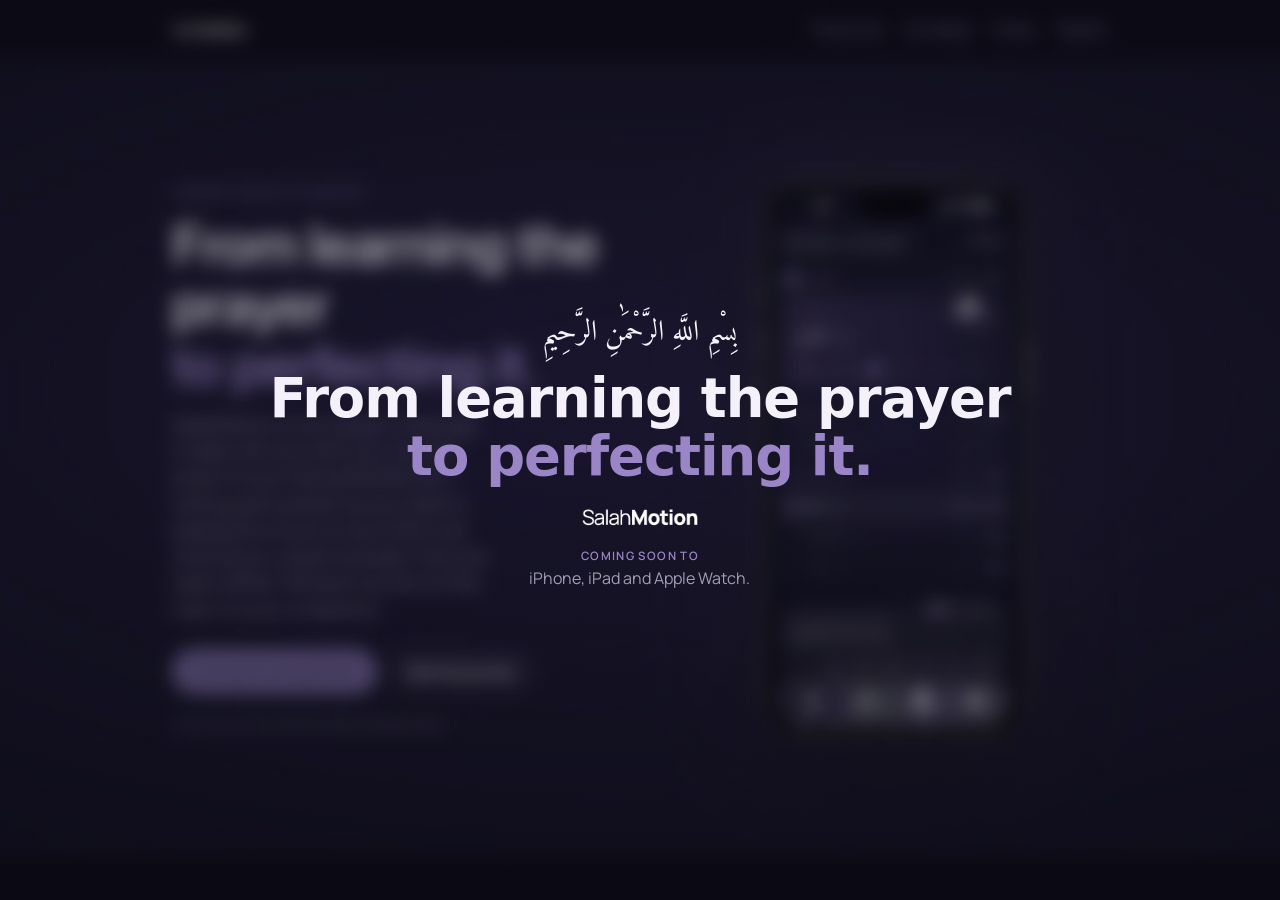
==== commit cf3ea42f: "Replace the live blur with a pre-blurred photo of the site The pre-launch pages carried the whole si" ====
--- a/privacy.html
+++ b/privacy.html
@@ -3,19 +3,23 @@
 <head>
   <meta charset="utf-8" />
   <meta name="viewport" content="width=device-width, initial-scale=1" />
-  <title>Privacy Policy — SalahMotion</title>
-  <meta name="description" content="How SalahMotion handles your data: processed on your device, no account, no trackers, and nothing shared with us unless you opt in." />
+  <title>SalahMotion — coming soon</title>
+  <meta name="description" content="SalahMotion: from learning the prayer to perfecting it. Coming soon to iPhone, iPad and Apple Watch." />
+  <meta property="og:title" content="SalahMotion" />
+  <meta property="og:description" content="From learning the prayer to perfecting it. Coming soon to iPhone, iPad and Apple Watch." />
+  <meta property="og:type" content="website" />
+  <meta property="og:url" content="https://salahmotion.com/" />
   <meta name="theme-color" content="#0b0a14" />
   <link rel="icon" href="/assets/img/app-icon.png" />
   <link rel="apple-touch-icon" href="/assets/img/app-icon.png" />
   <link rel="preconnect" href="https://fonts.googleapis.com" />
   <link rel="preconnect" href="https://fonts.gstatic.com" crossorigin />
-  <link href="https://fonts.googleapis.com/css2?family=Amiri&family=Cormorant+Garamond:wght@500;600&family=Manrope:wght@400;500;600;700;800&display=swap" rel="stylesheet" />
-  <link rel="stylesheet" href="/assets/styles.css?v=15" />
+  <link href="https://fonts.googleapis.com/css2?family=Amiri&family=Manrope:wght@400;500;600;700;800&display=swap" rel="stylesheet" />
+  <link rel="stylesheet" href="/assets/styles.css?v=16" />
 </head>
 <body>
-  <!-- PRE-LAUNCH: delete this block (here, index.html, support.html) to unveil the site. -->
-  <div class="prelaunch" role="dialog" aria-label="SalahMotion is coming soon">
+  <!-- PRE-LAUNCH: this whole page is the coming-soon card. The full site lives on the develop branch. -->
+  <main class="prelaunch">
     <div class="prelaunch-card">
       <p class="prelaunch-basmala" lang="ar" dir="rtl">بِسْمِ اللَّهِ الرَّحْمَٰنِ الرَّحِيمِ</p>
       <h1>From learning the prayer<br><span class="violet">to perfecting it.</span></h1>
@@ -23,140 +27,6 @@
       <p class="eyebrow">Coming soon to</p>
       <p>iPhone, iPad and Apple Watch.</p>
     </div>
-  </div>
-  <!-- DRAFT: privacy copy generated from the app's actual data behaviour; pending owner review before launch. -->
-  <header class="site-header">
-    <div class="wrap">
-      <a class="brand" href="/" aria-label="SalahMotion home">
-        <img src="/assets/img/wordmark.png" alt="SalahMotion" />
-      </a>
-      <nav class="nav" aria-label="Primary">
-        <a href="/#features">Features</a>
-        <a href="/privacy.html">Privacy</a>
-        <a href="/support.html">Support</a>
-      </nav>
-    </div>
-  </header>
-
-  <main class="article">
-    <div class="wrap">
-      <h1>Privacy Policy</h1>
-      <p class="updated">Last updated: 29 October 2026</p>
-
-      <div class="callout">
-        <p><strong>In short:</strong> SalahMotion has no account and builds no profile
-        of you. The motion sensing that guides your prayer happens on your device.
-        Your settings and prayer records sync through your own private iCloud, which
-        we cannot read. Nothing is ever sent to us unless you deliberately turn it on.</p>
-      </div>
-
-      <p>This policy explains what information SalahMotion (“the app”, “we”) handles,
-        where it goes, and the choices you have. It applies to the SalahMotion apps
-        for iPhone, iPad and Apple Watch, published by xienta.</p>
-
-      <h2>1. Processed on your device</h2>
-      <p>The following are read and used entirely on your device to make the app work.
-        They are not sent to us.</p>
-      <ul>
-        <li><strong>Motion data.</strong> While you pray, the app reads motion from your
-          Apple Watch or AirPods to recognise your postures (standing, rukūʿ, sujūd and
-          so on) and guide you to the next step. This happens live, on the device.</li>
-        <li><strong>Location.</strong> With your permission, your location is used to
-          calculate accurate local prayer times and to point you towards the Qibla.
-          Location is requested only while you are using the app.</li>
-      </ul>
-
-      <h2>2. Apple services the app relies on</h2>
-      <p>SalahMotion uses features built into your Apple device. Your use of them is
-        also governed by Apple’s privacy policy.</p>
-      <ul>
-        <li><strong>iCloud (your private account).</strong> Your settings, preferences
-          and prayer records are stored in, and synced across your devices through,
-          <em>your own</em> private iCloud. This is your Apple account — we have no
-          access to it and cannot read its contents.</li>
-        <li><strong>Apple WeatherKit.</strong> To show the sky and weather behind your
-          prayer times, the app may send your location to Apple’s weather service to
-          retrieve current conditions. This is handled by Apple under its terms.</li>
-        <li><strong>Health (HealthKit).</strong> During a prayer, the app runs a workout
-          session so motion tracking stays active. If — and only if — you turn on
-          “Save prayers to Health”, each completed prayer is written to Apple Health as
-          a Mind &amp; Body workout with its start and end time. The app does not read
-          your other health data.</li>
-      </ul>
-
-      <h2>3. Information you can choose to share with us</h2>
-      <p>A few optional features can send limited information to our own private
-        storage (Apple’s CloudKit, in an area only we can access). <strong>Every one of
-        these is turned off by default and only ever active if you switch it on</strong>
-        in Settings. None of them is tied to your name or your Apple account.</p>
-      <ul>
-        <li><strong>Crash &amp; reliability reports.</strong> If you turn on “Send crash
-          reports”, the app may send diagnostic reports (from Apple’s MetricKit) when it
-          crashes or hangs, so we can fix problems. These contain technical information
-          about the failure, not your personal content.</li>
-        <li><strong>Contribute prayer data.</strong> If you turn on contribution, short,
-          anonymised recordings of motion during prayer are sent to help us improve how
-          accurately the app recognises postures. They carry no identity and no audio.</li>
-        <li><strong>Usage journeys.</strong> If enabled, anonymised information about how
-          you move through the app’s screens helps us understand where it can be clearer.</li>
-      </ul>
-
-      <h2>4. What we do not do</h2>
-      <ul>
-        <li>We do not ask you to create an account or sign in.</li>
-        <li>We do not show advertising.</li>
-        <li>We do not use third-party analytics, tracking or advertising SDKs.</li>
-        <li>We do not sell or rent your information to anyone.</li>
-      </ul>
-
-      <h2>5. Permissions the app may ask for</h2>
-      <ul>
-        <li><strong>Location (while in use)</strong> — prayer times and Qibla direction.</li>
-        <li><strong>Motion &amp; Fitness</strong> — to read motion from AirPods for
-          hands-free posture detection.</li>
-        <li><strong>Bluetooth</strong> — so your Apple Watch and iPhone or iPad can share
-          the postures detected on your wrist, and follow the prayer together.</li>
-        <li><strong>Health</strong> — to run the workout session that keeps tracking
-          active, and, if you choose, to save completed prayers as workouts.</li>
-      </ul>
-      <p>You can grant or withdraw any of these at any time in the iOS or watchOS
-        Settings app.</p>
-
-      <h2>6. Your choices &amp; control</h2>
-      <p>The optional sharing in section 3 is controlled by toggles in the app’s
-        Settings, and is off until you enable it. You can turn any of it back off at
-        any time. You can revoke Location, Motion, Bluetooth or Health access from
-        your device’s Settings. Data held in your own iCloud is managed through your
-        Apple account.</p>
-
-      <h2>7. Children</h2>
-      <p>SalahMotion is a prayer companion for a general audience. It does not
-        knowingly collect personal information from children, and it requires no
-        account or personal details to use.</p>
-
-      <h2>8. Changes to this policy</h2>
-      <p>If we change how the app handles information, we will update this page and the
-        “last updated” date above.</p>
-
-      <h2>9. Contact</h2>
-      <p>Questions about privacy? Email us at
-        <a href="mailto:support@salahmotion.com">support@salahmotion.com</a>.</p>
-    </div>
   </main>
-
-  <footer class="site-footer">
-    <div class="wrap">
-      <div>© <span id="year">2026</span> xienta · SalahMotion</div>
-      <div class="links">
-        <a href="/privacy.html">Privacy Policy</a>
-        <a href="/support.html">Support</a>
-        <a href="mailto:support@salahmotion.com">Contact</a>
-      </div>
-      <div class="fine">
-        SalahMotion is not affiliated with, endorsed by, or sponsored by Apple Inc.
-      </div>
-    </div>
-  </footer>
-  <script>document.getElementById('year').textContent = new Date().getFullYear();</script>
 </body>
 </html>
--- a/assets/styles.css
+++ b/assets/styles.css
@@ -230,13 +230,23 @@
 .site-footer a:hover { color: var(--night-ink); }
 .site-footer .fine { flex-basis: 100%; font-size: 0.82rem; color: var(--night-faintest); }
 
-/* ---------- Pre-launch veil: blurs the whole site behind a coming-soon card ---------- */
+/* ---------- Pre-launch veil: a coming-soon card over a pre-blurred photo of the site ---------- */
+/* The blur is baked into the image, so none of the real text is on the page. */
 .prelaunch {
   position: fixed; inset: 0; z-index: 100;
   display: grid; place-items: center; padding: 24px;
-  background: rgba(11, 10, 20, 0.35);
-  backdrop-filter: blur(10px) saturate(120%);
-  -webkit-backdrop-filter: blur(10px) saturate(120%);
+  background:
+    linear-gradient(rgba(11, 10, 20, 0.35), rgba(11, 10, 20, 0.35)),
+    url("img/prelaunch-desktop.jpg") center / cover no-repeat,
+    var(--night-edge);
+}
+@media (max-width: 640px) {
+  .prelaunch {
+    background:
+      linear-gradient(rgba(11, 10, 20, 0.35), rgba(11, 10, 20, 0.35)),
+      url("img/prelaunch-mobile.jpg") center top / cover no-repeat,
+      var(--night-edge);
+  }
 }
 .prelaunch-card { text-align: center; max-width: 820px; }
 .prelaunch-mark { height: 28px; width: auto; margin: 16px auto 16px; display: block; }
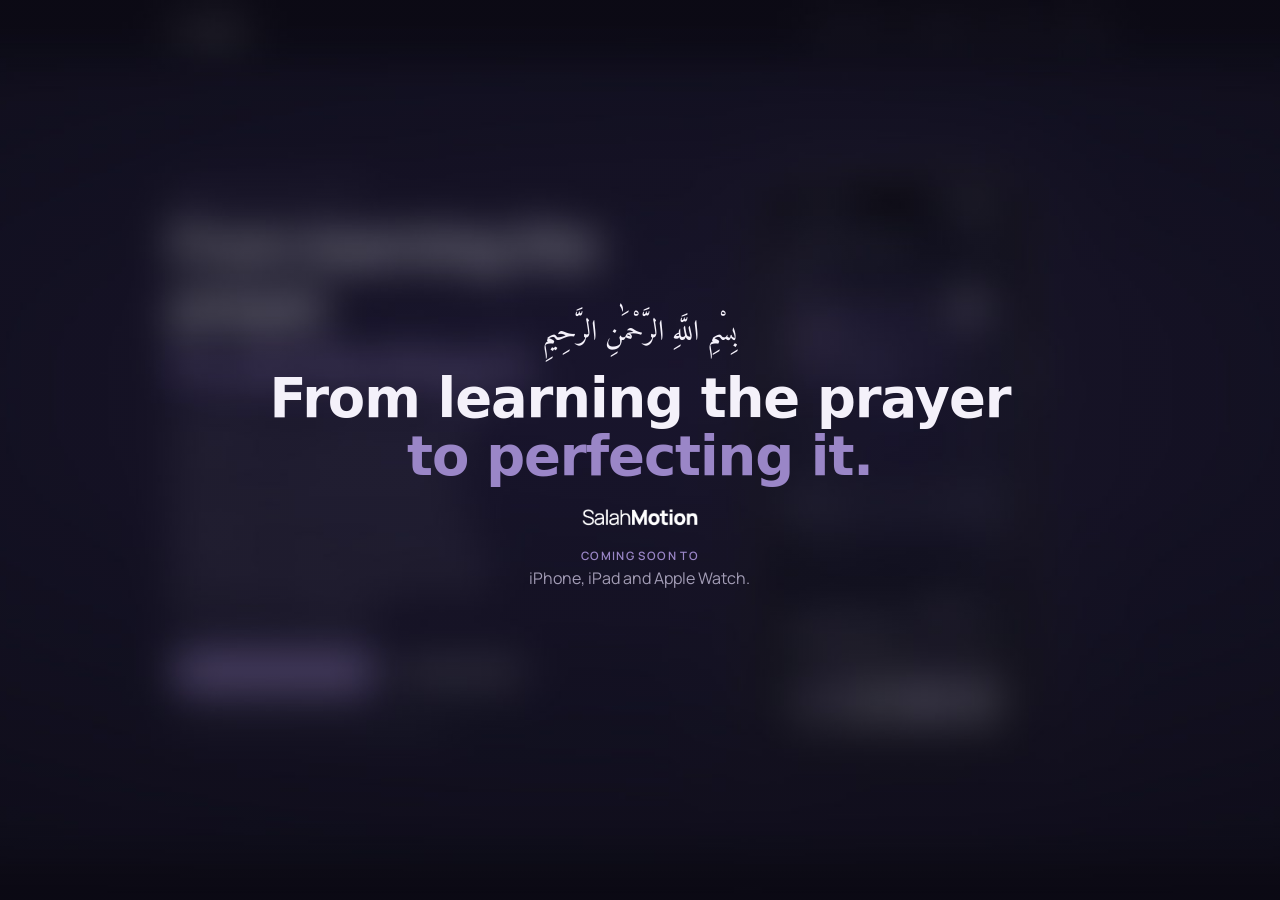
==== commit 02132c4e: "Blur the pre-launch background photo further Refs xienta/SalahMotion#686  Co-Authored-By: Claude Opu" ====
--- a/privacy.html
+++ b/privacy.html
@@ -15,7 +15,7 @@
   <link rel="preconnect" href="https://fonts.googleapis.com" />
   <link rel="preconnect" href="https://fonts.gstatic.com" crossorigin />
   <link href="https://fonts.googleapis.com/css2?family=Amiri&family=Manrope:wght@400;500;600;700;800&display=swap" rel="stylesheet" />
-  <link rel="stylesheet" href="/assets/styles.css?v=16" />
+  <link rel="stylesheet" href="/assets/styles.css?v=17" />
 </head>
 <body>
   <!-- PRE-LAUNCH: this whole page is the coming-soon card. The full site lives on the develop branch. -->
--- a/assets/styles.css
+++ b/assets/styles.css
@@ -237,14 +237,14 @@
   display: grid; place-items: center; padding: 24px;
   background:
     linear-gradient(rgba(11, 10, 20, 0.35), rgba(11, 10, 20, 0.35)),
-    url("img/prelaunch-desktop.jpg") center / cover no-repeat,
+    url("img/prelaunch-desktop.jpg?v=2") center / cover no-repeat,
     var(--night-edge);
 }
 @media (max-width: 640px) {
   .prelaunch {
     background:
       linear-gradient(rgba(11, 10, 20, 0.35), rgba(11, 10, 20, 0.35)),
-      url("img/prelaunch-mobile.jpg") center top / cover no-repeat,
+      url("img/prelaunch-mobile.jpg?v=2") center top / cover no-repeat,
       var(--night-edge);
   }
 }
